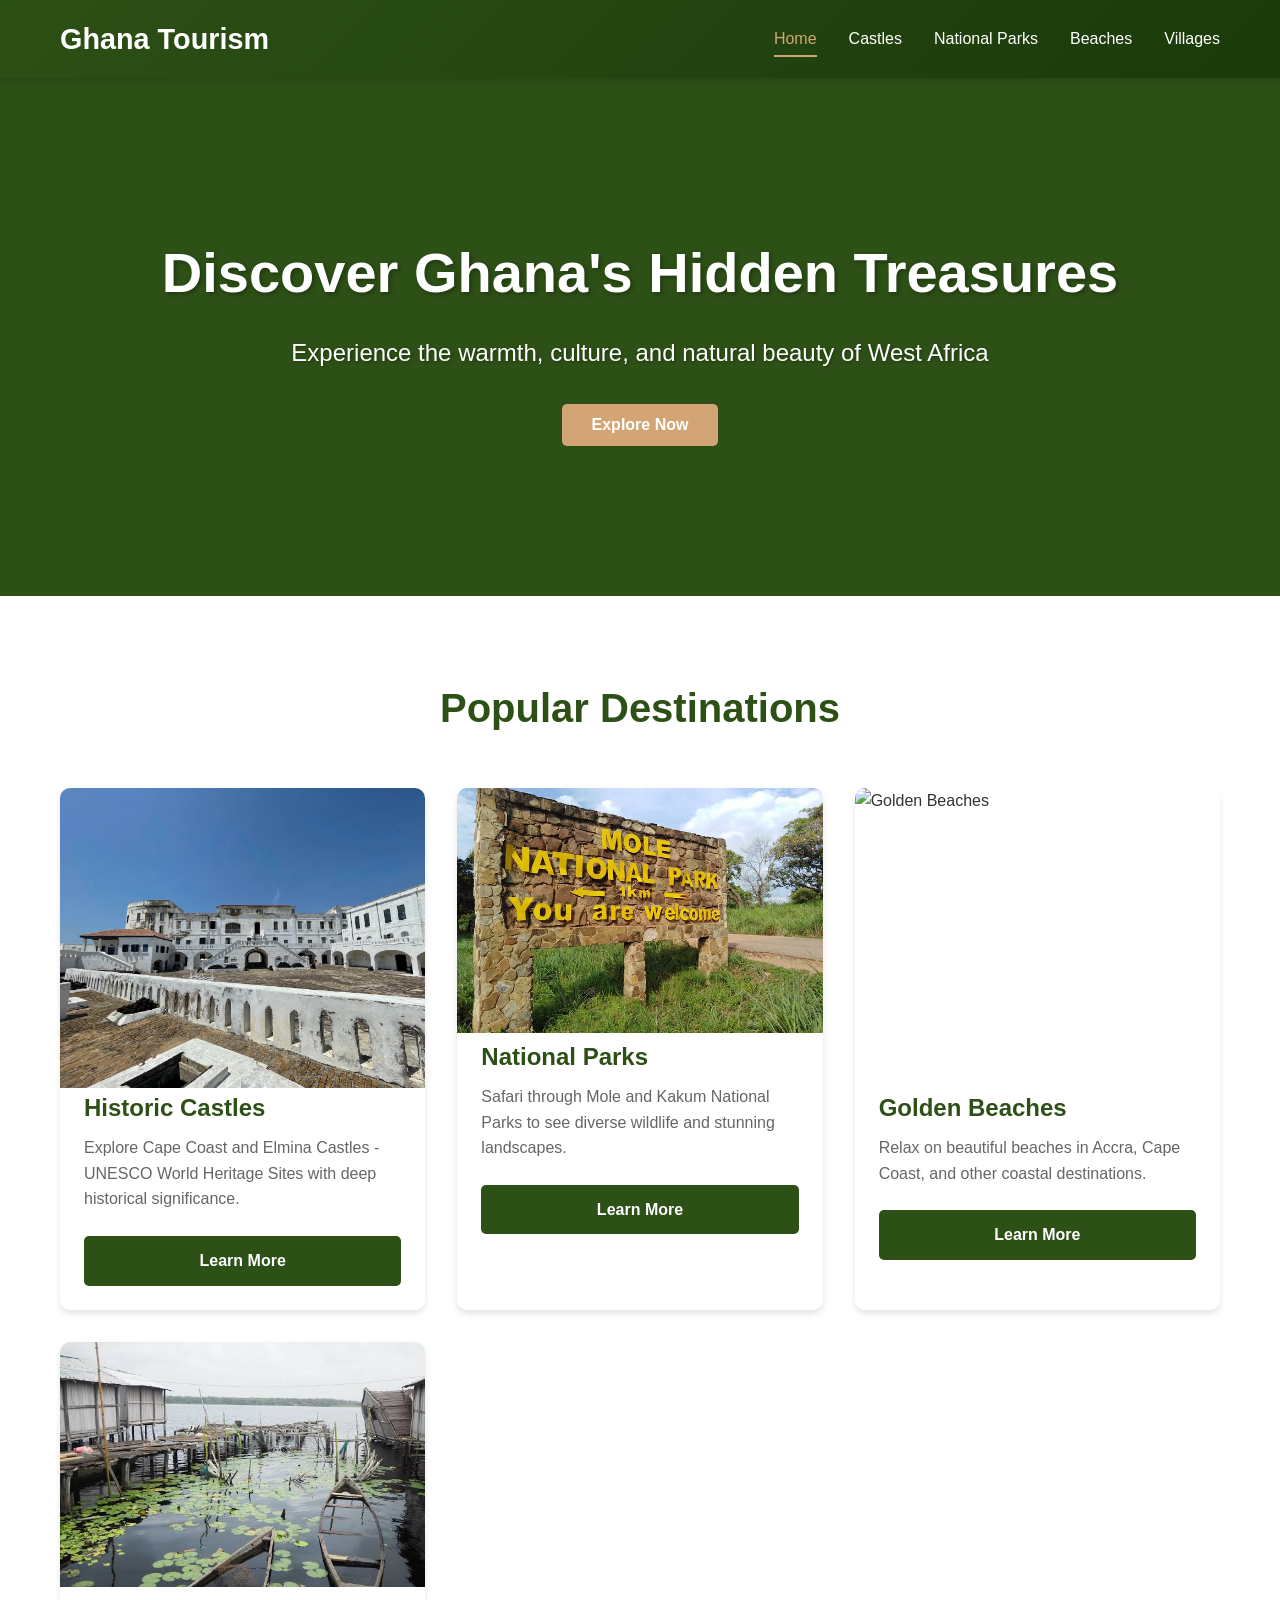
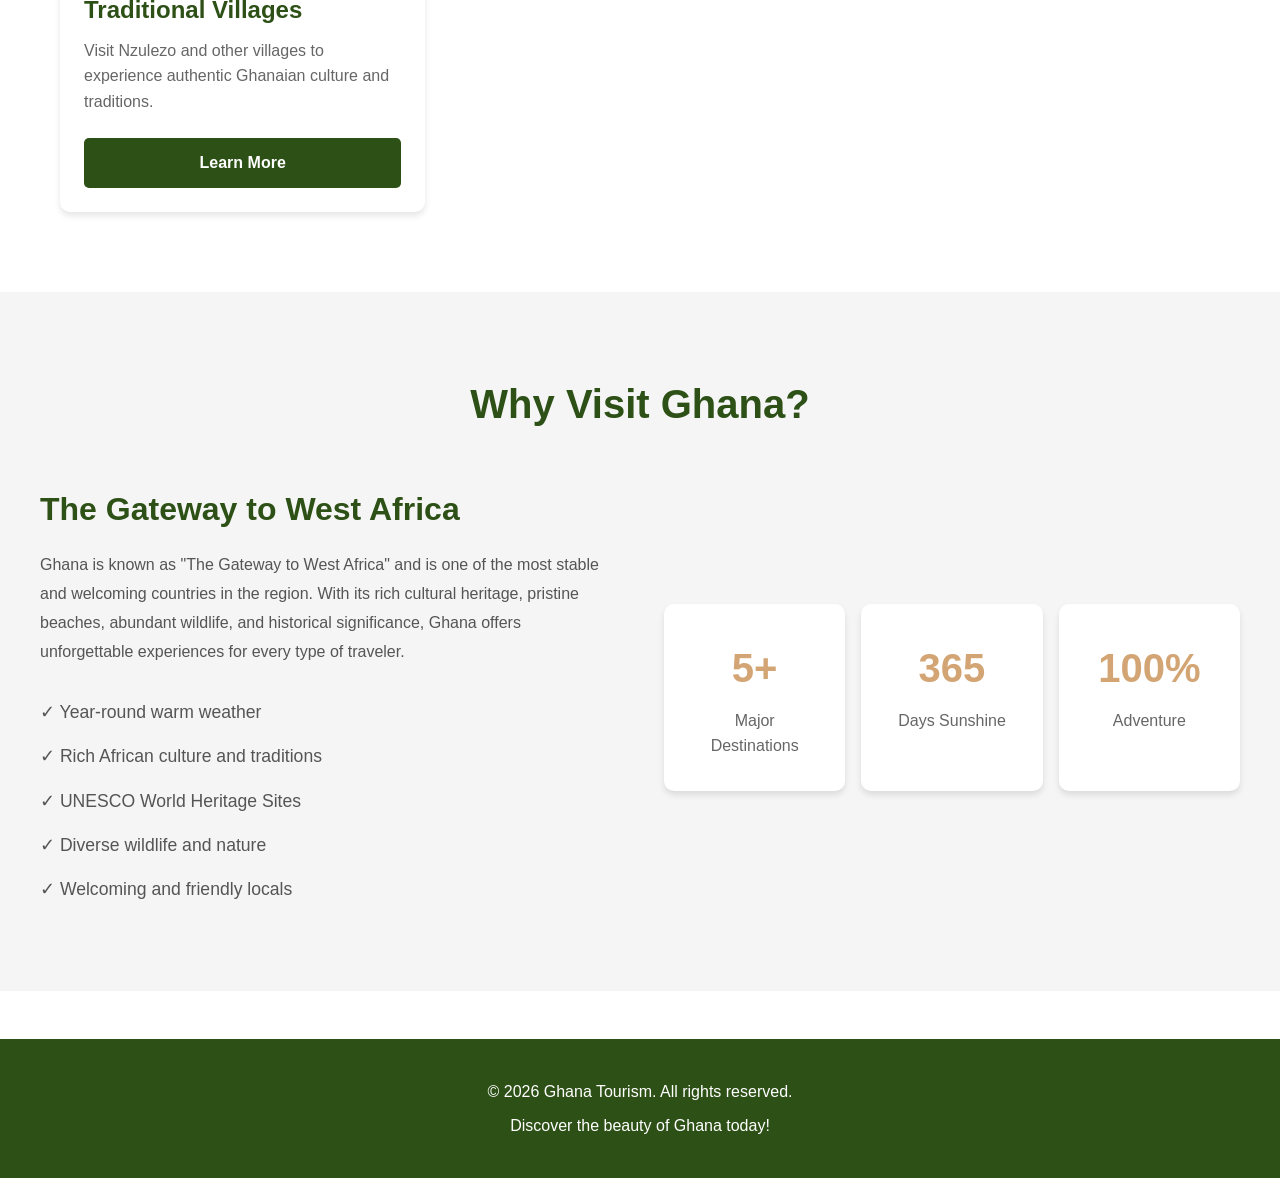
==== index.html @ 1707f5cd "Add files via upload" ====
<!DOCTYPE html>
<html lang="en">
<head>
    <meta charset="UTF-8">
    <meta name="viewport" content="width=device-width, initial-scale=1.0">
    <title>Ghana Tourism - Explore Beautiful Destinations</title>
    <link rel="stylesheet" href="style.css">
</head>
<body>
    <!-- Navigation -->
    <nav class="navbar">
        <div class="nav-container">
            <div class="nav-brand">
                <h2>Ghana Tourism</h2>
            </div>
            <button class="menu-toggle" id="menuToggle">☰</button>
            <ul class="nav-links" id="navLinks">
                <li><a href="index.html" class="active">Home</a></li>
                <li><a href="castles.html">Castles</a></li>
                <li><a href="national-parks.html">National Parks</a></li>
                <li><a href="beaches.html">Beaches</a></li>
                <li><a href="villages.html">Villages</a></li>
            </ul>
        </div>
    </nav>

    <!-- Hero Section -->
    <section class="hero">
        <div class="hero-content">
            <h1>Discover Ghana's Hidden Treasures</h1>
            <p>Experience the warmth, culture, and natural beauty of West Africa</p>
            <button class="btn btn-primary" onclick="document.querySelector('.destinations').scrollIntoView({behavior: 'smooth'})">Explore Now</button>
        </div>
    </section>

    <!-- Destinations Preview -->
    <section class="destinations">
        <h2>Popular Destinations</h2>
        <div class="destinations-grid">
            <div class="destination-card">
                <div class="card-image"><img src="/images/Castle ghana.webp" alt="Historic Castles" height="300px" ></div>
                <br><br><br>
                <h3>Historic Castles</h3>
                <p>Explore Cape Coast and Elmina Castles - UNESCO World Heritage Sites with deep historical significance.</p>
                <a href="castles.html" class="btn btn-secondary">Learn More</a>
            </div>
            <div class="destination-card">
                <div class="card-image"><img src="/images/park1.jpg" alt="National Parks" height="245px"></div>
                <br>
                <h3>National Parks</h3>
                <p>Safari through Mole and Kakum National Parks to see diverse wildlife and stunning landscapes.</p>
                <a href="national-parks.html" class="btn btn-secondary">Learn More</a>
            </div>
            <div class="destination-card">
                <div class="card-image"><img src="/images/beach1.jpg" alt="Golden Beaches" height="300px"></div>
                <br><br><br>
                <h3>Golden Beaches</h3>
                <p>Relax on beautiful beaches in Accra, Cape Coast, and other coastal destinations.</p>
                <a href="beaches.html" class="btn btn-secondary">Learn More</a>
            </div>
            <div class="destination-card">
                <div class="card-image"><img src="/images/village1.jpg" alt="Traditional Villages" height="245px"></div>
                <br>
                <h3>Traditional Villages</h3>
                <p>Visit Nzulezo and other villages to experience authentic Ghanaian culture and traditions.</p>
                <a href="villages.html" class="btn btn-secondary">Learn More</a>
            </div>
        </div>
    </section>

    <!-- About Section -->
    <section class="about">
        <h2>Why Visit Ghana?</h2>
        <div class="about-content">
            <div class="about-text">
                <h3>The Gateway to West Africa</h3>
                <p>Ghana is known as "The Gateway to West Africa" and is one of the most stable and welcoming countries in the region. With its rich cultural heritage, pristine beaches, abundant wildlife, and historical significance, Ghana offers unforgettable experiences for every type of traveler.</p>
                <ul>
                    <li>✓ Year-round warm weather</li>
                    <li>✓ Rich African culture and traditions</li>
                    <li>✓ UNESCO World Heritage Sites</li>
                    <li>✓ Diverse wildlife and nature</li>
                    <li>✓ Welcoming and friendly locals</li>
                </ul>
            </div>
            <div class="about-stats">
                <div class="stat">
                    <h4>5+</h4>
                    <p>Major Destinations</p>
                </div>
                <div class="stat">
                    <h4>365</h4>
                    <p>Days Sunshine</p>
                </div>
                <div class="stat">
                    <h4>100%</h4>
                    <p>Adventure</p>
                </div>
            </div>
        </div>
    </section>

    <!-- Footer -->
    <footer class="footer">
        <div class="footer-content">
            <p>&copy; 2026 Ghana Tourism. All rights reserved.</p>
            <p>Discover the beauty of Ghana today!</p>
        </div>
    </footer>

    <script src="script.js"></script>
</body>
</html>
---- style.css ----
/* ============================================
   GLOBAL STYLES & VARIABLES
   ============================================ */
:root {
    --primary-color: #d4a574;
    --secondary-color: #2d5016;
    --text-color: #333;
    --light-bg: #f5f5f5;
    --border-color: #ddd;
    --shadow: 0 4px 6px rgba(0, 0, 0, 0.1);
    --transition: all 0.3s ease;
}

* {
    margin: 0;
    padding: 0;
    box-sizing: border-box;
}

html {
    scroll-behavior: smooth;
}

body {
    font-family: 'Segoe UI', Tahoma, Geneva, Verdana, sans-serif;
    line-height: 1.6;
    color: var(--text-color);
    background-color: #fff;
}

/* ============================================
   NAVIGATION BAR
   ============================================ */
.navbar {
    background: linear-gradient(135deg, var(--secondary-color), #1a3a0a);
    color: white;
    position: sticky;
    top: 0;
    z-index: 1000;
    box-shadow: var(--shadow);
}

.nav-container {
    max-width: 1200px;
    margin: 0 auto;
    padding: 1rem 20px;
    display: flex;
    justify-content: space-between;
    align-items: center;
}

.nav-brand h2 {
    font-size: 1.8rem;
    margin: 0;
}

.nav-links {
    display: flex;
    list-style: none;
    gap: 2rem;
}

.nav-links a {
    color: white;
    text-decoration: none;
    font-weight: 500;
    transition: var(--transition);
    padding: 0.5rem 0;
}

.nav-links a:hover,
.nav-links a.active {
    color: var(--primary-color);
    border-bottom: 2px solid var(--primary-color);
}

.menu-toggle {
    display: none;
    background: none;
    border: none;
    color: white;
    font-size: 1.5rem;
    cursor: pointer;
}

/* ============================================
   HERO SECTION
   ============================================ */
.hero {
    background: linear-gradient(135deg, var(--secondary-color), #2d5016), 
                url('data:image/svg+xml,<svg xmlns="http://www.w3.org/2000/svg" viewBox="0 0 1200 600"><rect fill="%23d4a574" opacity="0.1" width="1200" height="600"/></svg>');
    background-size: cover;
    background-position: center;
    color: white;
    padding: 150px 20px;
    text-align: center;
    min-height: 500px;
    display: flex;
    align-items: center;
    justify-content: center;
}

.hero-content h1 {
    font-size: 3.5rem;
    margin-bottom: 1rem;
    text-shadow: 2px 2px 4px rgba(0, 0, 0, 0.3);
}

.hero-content p {
    font-size: 1.5rem;
    margin-bottom: 2rem;
    text-shadow: 1px 1px 3px rgba(0, 0, 0, 0.3);
}

/* ============================================
   BUTTONS
   ============================================ */
.btn {
    padding: 12px 30px;
    border: none;
    border-radius: 5px;
    font-size: 1rem;
    cursor: pointer;
    text-decoration: none;
    transition: var(--transition);
    display: inline-block;
    font-weight: 600;
}

.btn-primary {
    background: var(--primary-color);
    color: white;
}

.btn-primary:hover {
    background: #c99563;
    transform: translateY(-2px);
    box-shadow: 0 6px 12px rgba(0, 0, 0, 0.15);
}

.btn-secondary {
    background: var(--secondary-color);
    color: white;
}

.btn-secondary:hover {
    background: #1a3a0a;
    transform: translateY(-2px);
}

/* ============================================
   DESTINATIONS SECTION
   ============================================ */
.destinations {
    max-width: 1200px;
    margin: 0 auto;
    padding: 80px 20px;
}

.destinations h2 {
    text-align: center;
    font-size: 2.5rem;
    margin-bottom: 3rem;
    color: var(--secondary-color);
}

.destinations-grid {
    display: grid;
    grid-template-columns: repeat(auto-fit, minmax(280px, 1fr));
    gap: 2rem;
}

.destination-card {
    background: white;
    border-radius: 10px;
    overflow: hidden;
    box-shadow: var(--shadow);
    transition: var(--transition);
}

.destination-card:hover {
    transform: translateY(-10px);
    box-shadow: 0 8px 16px rgba(0, 0, 0, 0.2);
}

.card-image {
    height: 200px;
    background-size: cover;
    background-position: center;
}

.destination-card h3 {
    padding: 1.5rem 1.5rem 0.5rem;
    color: var(--secondary-color);
    font-size: 1.5rem;
}

.destination-card p {
    padding: 0 1.5rem;
    color: #666;
    margin-bottom: 1rem;
}

.destination-card .btn {
    margin: 1.5rem;
    display: block;
    text-align: center;
}

/* ============================================
   ABOUT SECTION
   ============================================ */
.about {
    background: var(--light-bg);
    padding: 80px 20px;
}

.about h2 {
    text-align: center;
    font-size: 2.5rem;
    margin-bottom: 3rem;
    color: var(--secondary-color);
}

.about-content {
    max-width: 1200px;
    margin: 0 auto;
    display: grid;
    grid-template-columns: 1fr 1fr;
    gap: 3rem;
    align-items: center;
}

.about-text h3 {
    font-size: 2rem;
    margin-bottom: 1rem;
    color: var(--secondary-color);
}

.about-text p {
    margin-bottom: 1.5rem;
    line-height: 1.8;
    color: #555;
}

.about-text ul {
    list-style: none;
}

.about-text li {
    padding: 0.5rem 0;
    font-size: 1.1rem;
    color: #555;
}

.about-stats {
    display: grid;
    grid-template-columns: repeat(3, 1fr);
    gap: 1rem;
}

.stat {
    background: white;
    padding: 2rem;
    border-radius: 10px;
    text-align: center;
    box-shadow: var(--shadow);
}

.stat h4 {
    font-size: 2.5rem;
    color: var(--primary-color);
    margin-bottom: 0.5rem;
}

.stat p {
    color: #666;
    margin: 0;
}

/* ============================================
   PAGE HEADER (For detail pages)
   ============================================ */
.page-header {
    background: linear-gradient(135deg, var(--secondary-color), #2d5016);
    color: white;
    padding: 60px 20px;
    text-align: center;
}

.page-header h1 {
    font-size: 2.5rem;
    margin-bottom: 0.5rem;
}

.page-header p {
    font-size: 1.2rem;
}

/* ============================================
   CONTENT SECTION
   ============================================ */
.content-section {
    max-width: 1200px;
    margin: 0 auto;
    padding: 60px 20px;
}

.destination-detail {
    margin-bottom: 4rem;
}

.destination-detail h2 {
    font-size: 2rem;
    color: var(--secondary-color);
    margin-bottom: 1.5rem;
}

.detail-grid {
    display: grid;
    grid-template-columns: 1fr 1fr;
    gap: 2rem;
    align-items: center;
    margin-bottom: 2rem;
}

.detail-image {
    height: 300px;
    border-radius: 10px;
    box-shadow: var(--shadow);
}

.detail-text h3 {
    color: var(--primary-color);
    margin-bottom: 1rem;
    font-size: 1.3rem;
}

.detail-text p {
    margin-bottom: 1rem;
    line-height: 1.8;
    color: #555;
}

.detail-text h4 {
    color: var(--secondary-color);
    margin-top: 1.5rem;
    margin-bottom: 0.5rem;
}

.detail-text ul {
    list-style: none;
    margin-bottom: 1.5rem;
}

.detail-text li {
    padding-left: 1.5rem;
    margin-bottom: 0.5rem;
    position: relative;
    color: #666;
}

.detail-text li:before {
    content: "▸";
    position: absolute;
    left: 0;
    color: var(--primary-color);
}

.info-box {
    background: linear-gradient(135deg, rgba(45, 80, 22, 0.1), rgba(212, 165, 116, 0.1));
    border-left: 4px solid var(--primary-color);
    padding: 2rem;
    border-radius: 5px;
    margin-top: 3rem;
}

.info-box h3 {
    color: var(--secondary-color);
    margin-bottom: 1rem;
    font-size: 1.3rem;
}

.info-box p {
    margin-bottom: 0.5rem;
    color: #555;
}

/* ============================================
   FOOTER
   ============================================ */
.footer {
    background: var(--secondary-color);
    color: white;
    text-align: center;
    padding: 2rem;
    margin-top: 3rem;
}

.footer-content p {
    margin: 0.5rem 0;
}

/* ============================================
   RESPONSIVE DESIGN
   ============================================ */

/* Tablets (768px and below) */
@media (max-width: 768px) {
    .menu-toggle {
        display: block;
    }

    .nav-links {
        display: none;
        flex-direction: column;
        gap: 1rem;
        position: absolute;
        top: 100%;
        left: 0;
        right: 0;
        background: rgba(45, 80, 22, 0.95);
        padding: 1rem 20px;
        width: 100%;
    }

    .nav-links.active {
        display: flex;
    }

    .hero-content h1 {
        font-size: 2rem;
    }

    .hero-content p {
        font-size: 1.1rem;
    }

    .destinations h2,
    .about h2,
    .page-header h1 {
        font-size: 2rem;
    }

    .about-content {
        grid-template-columns: 1fr;
    }

    .about-stats {
        grid-template-columns: 1fr;
    }

    .detail-grid {
        grid-template-columns: 1fr;
    }

    .detail-image {
        height: 200px;
    }

    .destinations-grid {
        grid-template-columns: 1fr;
    }

    .nav-container {
        padding: 1rem 15px;
    }

    .nav-brand h2 {
        font-size: 1.3rem;
    }
}

/* Mobile (480px and below) */
@media (max-width: 480px) {
    .hero {
        padding: 100px 15px;
        min-height: 400px;
    }

    .hero-content h1 {
        font-size: 1.5rem;
        margin-bottom: 0.5rem;
    }

    .hero-content p {
        font-size: 1rem;
        margin-bottom: 1rem;
    }

    .btn {
        padding: 10px 20px;
        font-size: 0.9rem;
    }

    .nav-links {
        gap: 0;
    }

    .nav-links a {
        padding: 0.75rem 0;
        display: block;
    }

    .page-header {
        padding: 40px 15px;
    }

    .page-header h1 {
        font-size: 1.5rem;
    }

    .page-header p {
        font-size: 1rem;
    }

    .content-section {
        padding: 40px 15px;
    }

    .destinations {
        padding: 40px 15px;
    }

    .about {
        padding: 40px 15px;
    }

    .destination-detail h2 {
        font-size: 1.5rem;
    }

    .info-box {
        padding: 1.5rem;
    }

    .stat h4 {
        font-size: 2rem;
    }
}

/* ============================================
   UTILITY CLASSES & ANIMATIONS
   ============================================ */
.active {
    border-bottom: 2px solid var(--primary-color) !important;
}

/* Smooth transitions for interactive elements */
a, button, input {
    transition: var(--transition);
}

/* Scrollbar styling (Chrome/Safari) */
::-webkit-scrollbar {
    width: 10px;
}

::-webkit-scrollbar-track {
    background: var(--light-bg);
}

::-webkit-scrollbar-thumb {
    background: var(--primary-color);
    border-radius: 5px;
}

::-webkit-scrollbar-thumb:hover {
    background: var(--secondary-color);
}

/* Selection color */
::selection {
    background: var(--primary-color);
    color: white;
}
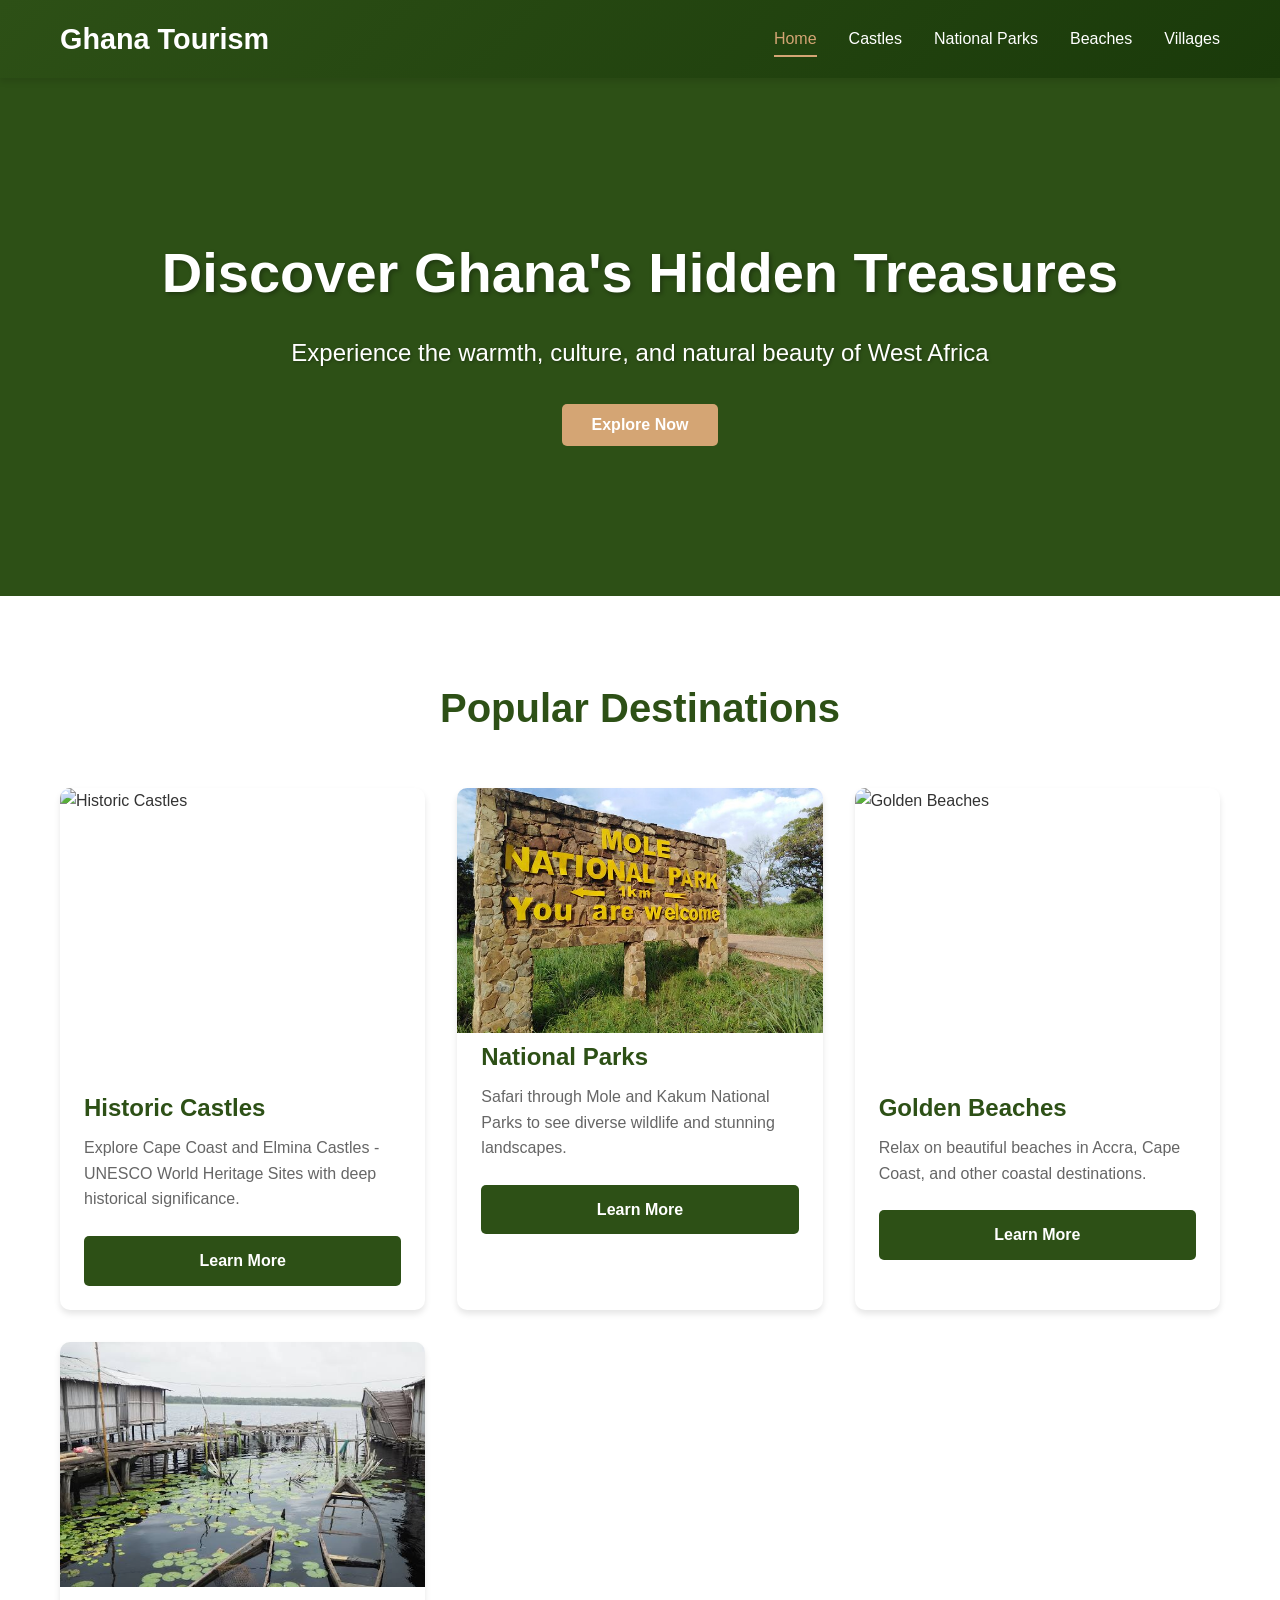
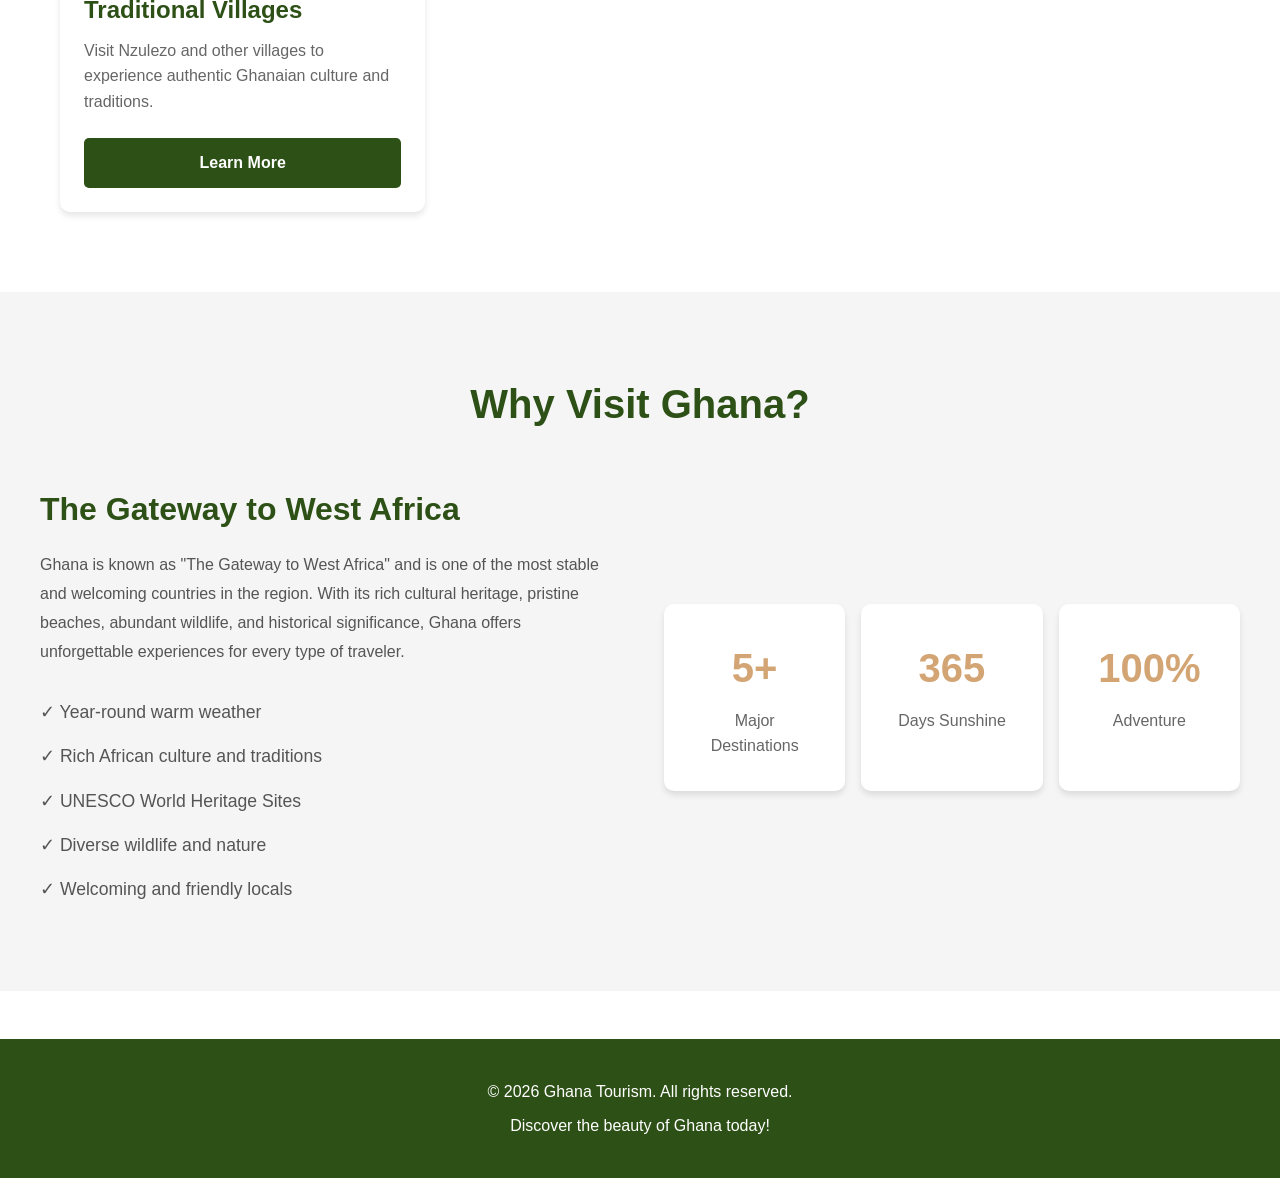
==== commit 4f13f959: "Update index.html" ====
--- a/index.html
+++ b/index.html
@@ -38,28 +38,28 @@
         <h2>Popular Destinations</h2>
         <div class="destinations-grid">
             <div class="destination-card">
-                <div class="card-image"><img src="/images/Castle ghana.webp" alt="Historic Castles" height="300px" ></div>
+                <div class="card-image"><img src="images/Castle-ghana.webp" alt="Historic Castles" height="300px" ></div>
                 <br><br><br>
                 <h3>Historic Castles</h3>
                 <p>Explore Cape Coast and Elmina Castles - UNESCO World Heritage Sites with deep historical significance.</p>
                 <a href="castles.html" class="btn btn-secondary">Learn More</a>
             </div>
             <div class="destination-card">
-                <div class="card-image"><img src="/images/park1.jpg" alt="National Parks" height="245px"></div>
+                <div class="card-image"><img src="images/park1.jpg" alt="National Parks" height="245px"></div>
                 <br>
                 <h3>National Parks</h3>
                 <p>Safari through Mole and Kakum National Parks to see diverse wildlife and stunning landscapes.</p>
                 <a href="national-parks.html" class="btn btn-secondary">Learn More</a>
             </div>
             <div class="destination-card">
-                <div class="card-image"><img src="/images/beach1.jpg" alt="Golden Beaches" height="300px"></div>
+                <div class="card-image"><img src="images/beach1.jpg" alt="Golden Beaches" height="300px"></div>
                 <br><br><br>
                 <h3>Golden Beaches</h3>
                 <p>Relax on beautiful beaches in Accra, Cape Coast, and other coastal destinations.</p>
                 <a href="beaches.html" class="btn btn-secondary">Learn More</a>
             </div>
             <div class="destination-card">
-                <div class="card-image"><img src="/images/village1.jpg" alt="Traditional Villages" height="245px"></div>
+                <div class="card-image"><img src="images/village1.jpg" alt="Traditional Villages" height="245px"></div>
                 <br>
                 <h3>Traditional Villages</h3>
                 <p>Visit Nzulezo and other villages to experience authentic Ghanaian culture and traditions.</p>
@@ -110,4 +110,7 @@
 
     <script src="script.js"></script>
 </body>
-</html>+
+</html>
+
+
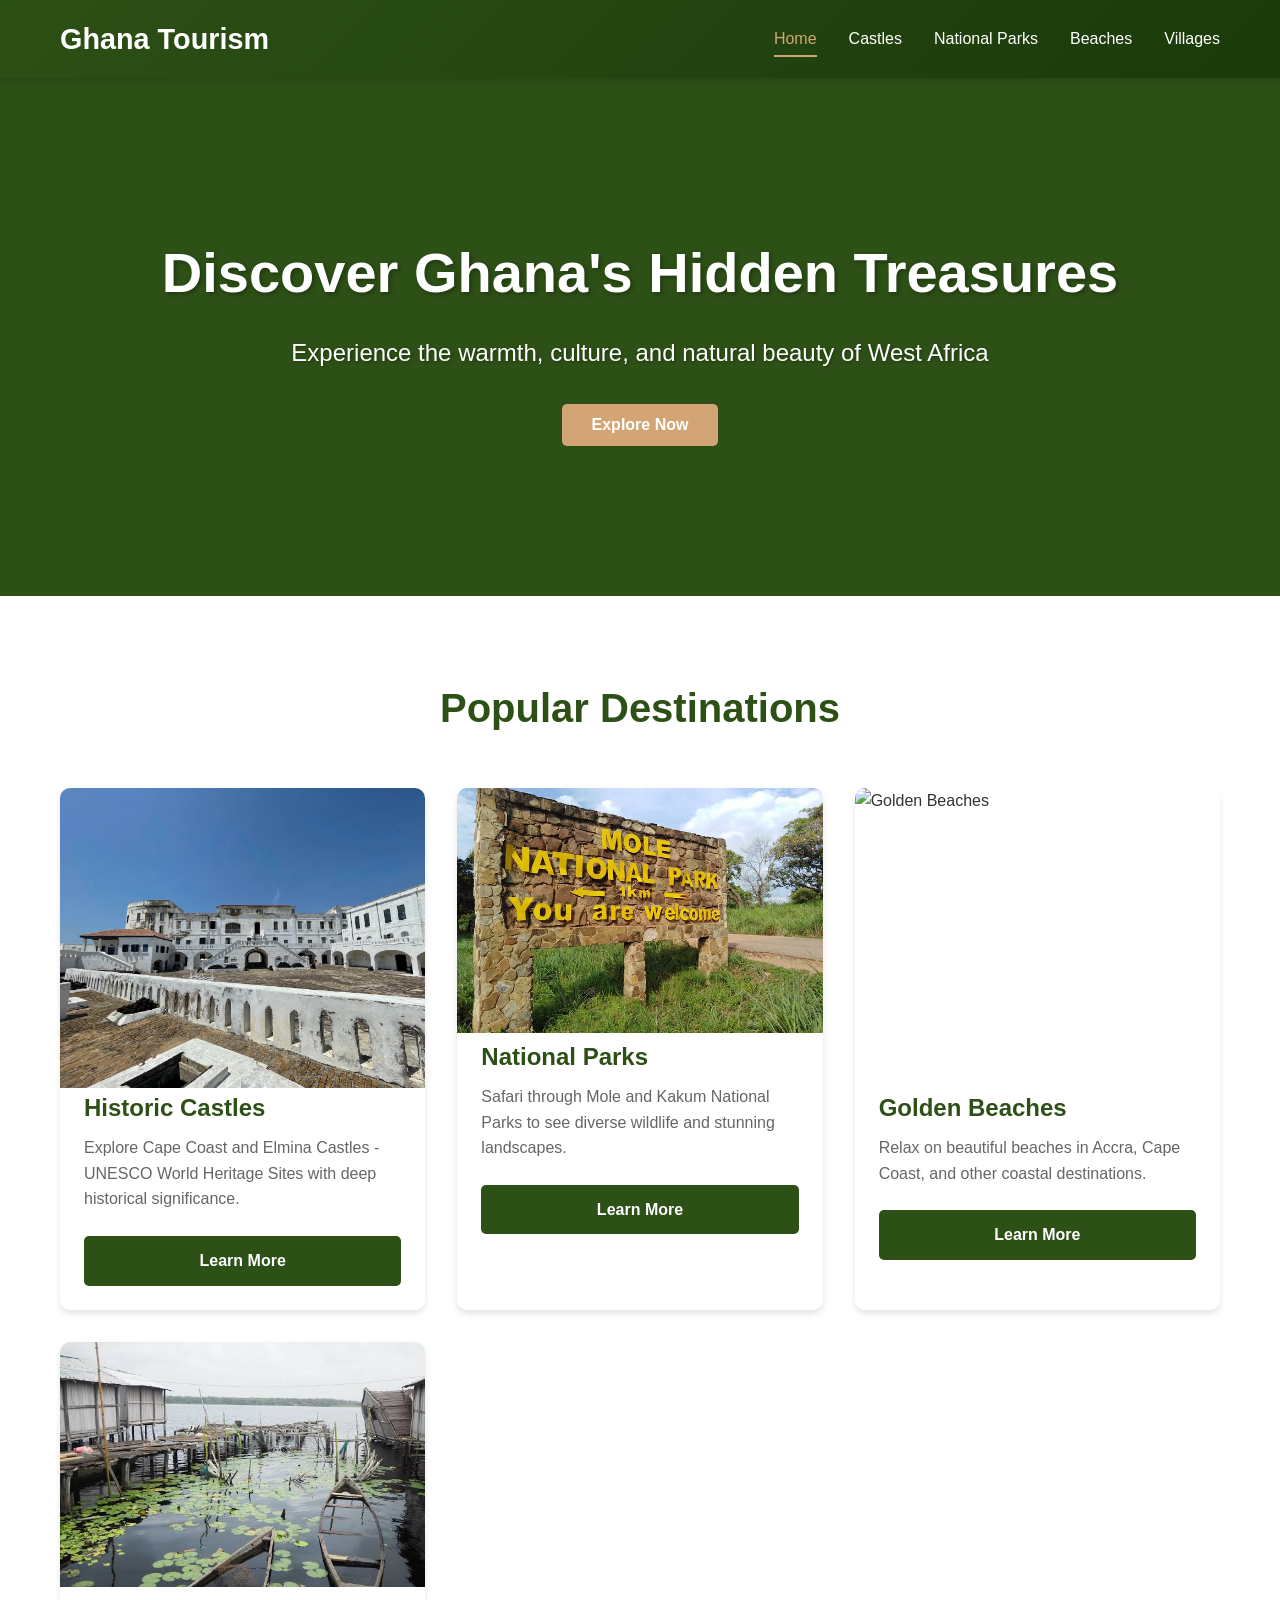
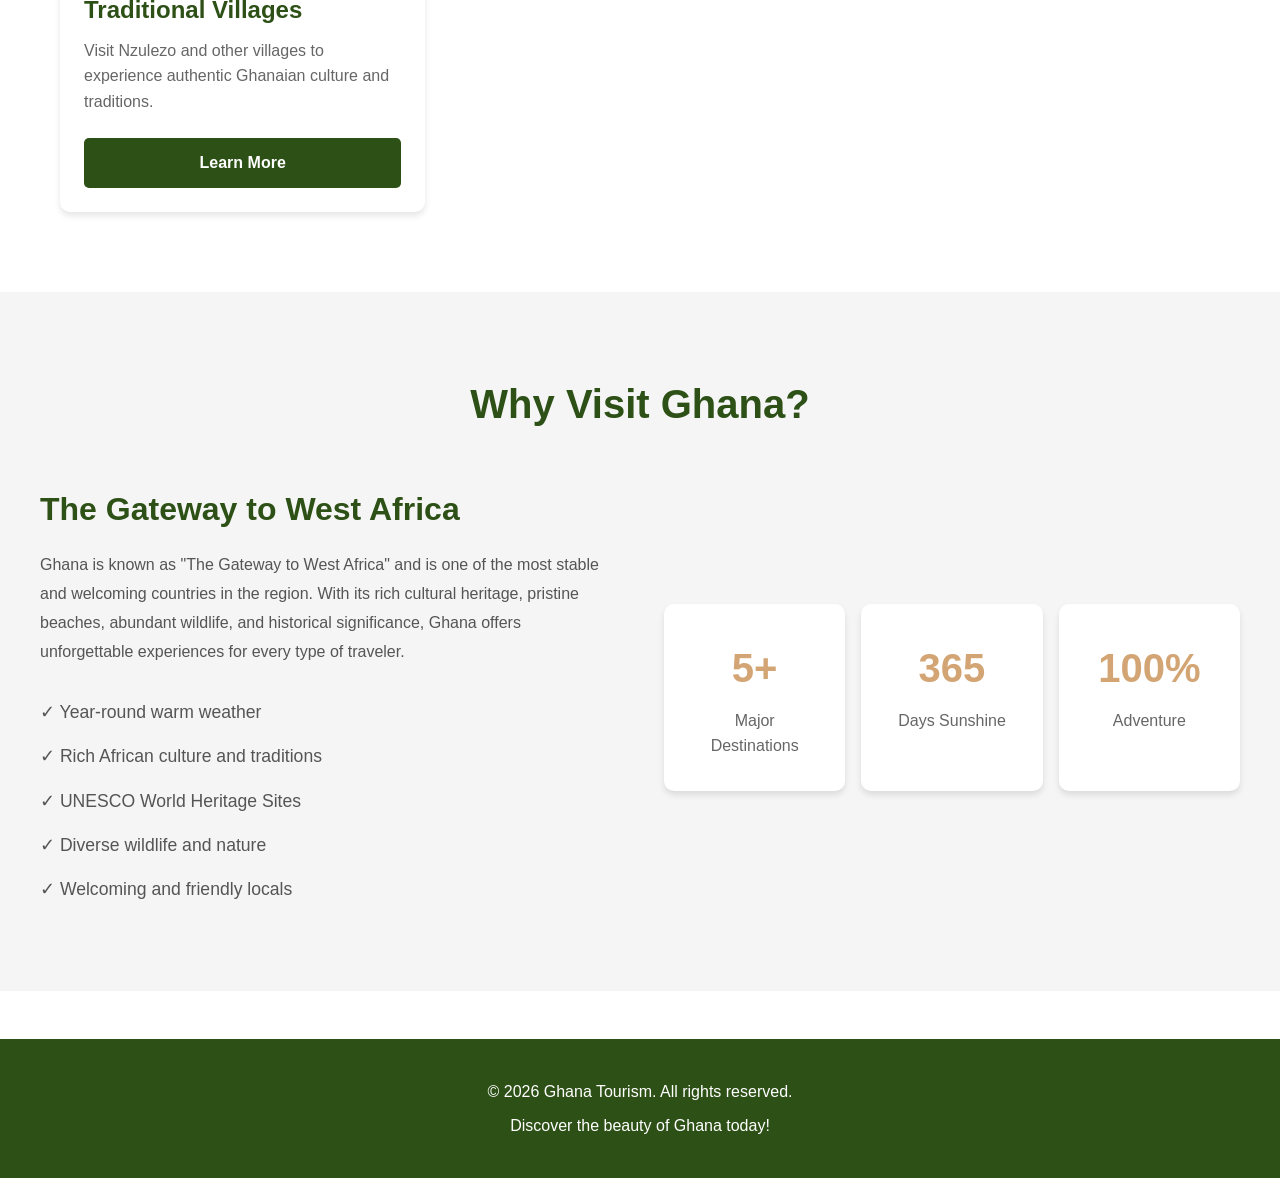
==== commit f9839898: "Update index.html" ====
--- a/index.html
+++ b/index.html
@@ -38,7 +38,7 @@
         <h2>Popular Destinations</h2>
         <div class="destinations-grid">
             <div class="destination-card">
-                <div class="card-image"><img src="images/Castle-ghana.webp" alt="Historic Castles" height="300px" ></div>
+                <div class="card-image"><img src="images/castle-ghana.webp" alt="Historic Castles" height="300px" ></div>
                 <br><br><br>
                 <h3>Historic Castles</h3>
                 <p>Explore Cape Coast and Elmina Castles - UNESCO World Heritage Sites with deep historical significance.</p>
@@ -114,3 +114,4 @@
 </html>
 
 
+
